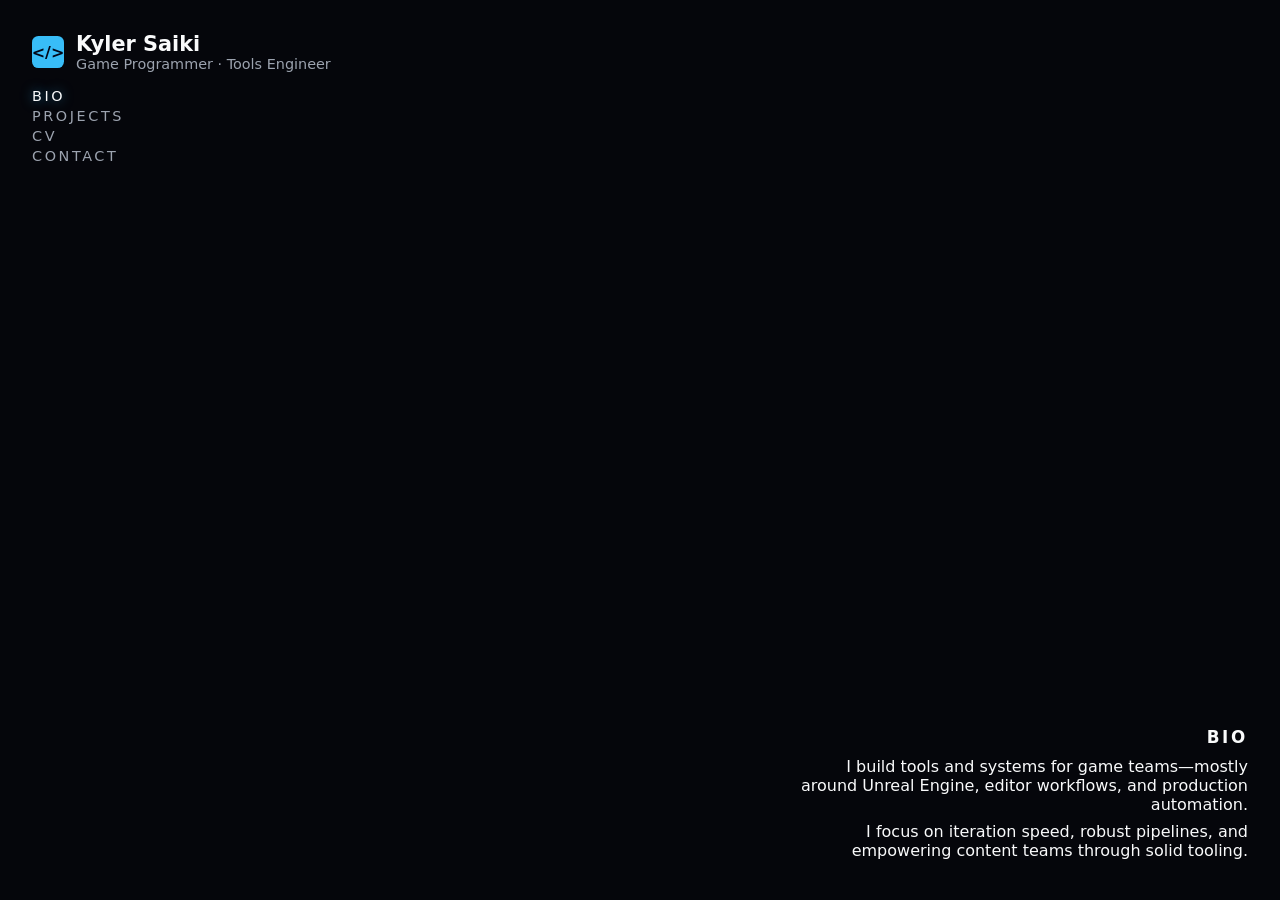
==== index.html @ b94d2d0d "Adding Backgrounds" ====
<!DOCTYPE html>
<html lang="en">
<head>
  <meta charset="UTF-8" />
  <meta name="viewport" content="width=device-width, initial-scale=1.0" />
  <title>Kyler Saiki — Game Programmer & Tools Engineer</title>
  <link rel="stylesheet" href="styles/main.css" />
</head>
<body>

  <!-- Background media -->
  <div class="bg-media">
    <video
      class="bg-media__video"
      src="media/background.mp4"
      autoplay
      muted
      loop
      playsinline
    ></video>
  </div>

  <!-- 🔥 Project-specific background overlay (NBA2K26, etc.) -->
  <div id="project-bg-overlay" class="project-bg-overlay"></div>


  <!-- Section radios -->
  <input type="radio" name="section" id="section-bio" checked hidden>
  <input type="radio" name="section" id="section-projects" hidden>
  <input type="radio" name="section" id="section-cv" hidden>
  <input type="radio" name="section" id="section-contact" hidden>

  <main class="layout">

    <!-- Top-left: Name + Nav -->
    <section class="corner corner--top-left animate-in">
      <div class="identity-block">
        <div class="identity-block__mark">&lt;/&gt;</div>
        <div class="identity-block__text">
          <h1 class="identity-block__name">Kyler Saiki</h1>
          <p class="identity-block__role">Game Programmer · Tools Engineer</p>
        </div>
      </div>

      <nav class="corner-nav">
        <label for="section-bio" class="nav-link">Bio</label>
        <label for="section-projects" class="nav-link">Projects</label>
        <label for="section-cv" class="nav-link">CV</label>
        <label for="section-contact" class="nav-link">Contact</label>
      </nav>
    </section>

    <!-- Global projects filter in top-right of screen -->
    <div class="projects-filter-root">
      <button id="skill-filter-toggle" class="skill-filter-toggle" type="button">
        Filter:
        <span id="skill-filter-label" class="skill-filter-label">All</span>
      </button>
      <div id="skill-filter-menu" class="skill-filter-menu"></div>
    </div>


    <!-- Bottom-right: Bio / Projects / CV / Contact -->
    <section class="corner corner--bottom-right animate-in animate-in--delay">

      <!-- BIO -->
      <article class="panel panel--bio">
        <h2 class="panel__title">Bio</h2>
        <p class="panel__body">
          I build tools and systems for game teams—mostly around Unreal Engine,
          editor workflows, and production automation.
        </p>
        <p class="panel__body">
          I focus on iteration speed, robust pipelines, and empowering content teams
          through solid tooling.
        </p>
      </article>

      <!-- PROJECTS (description only; filter is global top-right) -->
      <article class="panel panel--projects">
        <div id="project-detail" class="project-detail"></div>
      </article>

      <!-- CV -->
      <article class="panel panel--cv">
        <h2 class="panel__title">CV</h2>
        <p class="panel__body">
          Tools & Gameplay Programmer at 2K Games.
        </p>
        <p class="panel__body">
          Previously at Gearbox Software and Visual Concepts, focused on Unreal Engine,
          Slate tools, asset pipelines, and technical workflows.
        </p>
        <p class="panel__body">
          B.S. in Computer Science (Games) — USC.
        </p>
        <p class="panel__body">
          <a href="media/KylerSaiki_CV.pdf" target="_blank">Download full CV (PDF)</a>
        </p>
      </article>

      <!-- CONTACT -->
      <article class="panel panel--contact">
        <h2 class="panel__title">Contact</h2>
        <div class="contact-icons">

          <!-- Email -->
          <a href="mailto:kylersaiki@gmail.com" class="contact-icon" aria-label="Email">
            <svg viewBox="0 0 24 24">
              <rect x="3" y="5" width="18" height="14" rx="2"></rect>
              <path d="M4 7.5 12 13l8-5.5"></path>
            </svg>
          </a>

          <!-- GitHub -->
          <a href="https://github.com/your-github-here" class="contact-icon" target="_blank" aria-label="GitHub">
            <svg viewBox="0 0 24 24">
              <path d="M12 2C6.48 2 2 6.58 2 12.26c0 4.51 2.87 8.33 6.84 9.68.5.1.68-.22.68-.48 0-.24-.01-1.03-.01-1.88-2.48.55-3.01-1.09-3.01-1.09-.45-1.18-1.11-1.5-1.11-1.5-.9-.63.07-.62.07-.62 1 .07 1.53 1.06 1.53 1.06.89 1.56 2.34 1.11 2.91.85.09-.66.35-1.11.63-1.37-1.98-.23-4.06-1.02-4.06-4.54 0-1.01.35-1.84.93-2.49-.09-.23-.4-1.16.09-2.42 0 0 .75-.25 2.46.95a8.18 8.18 0 0 1 4.48 0c1.71-1.2 2.46-.95 2.46-.95.49 1.26.18 2.19.09 2.42.58.65.93 1.48.93 2.49 0 3.53-2.09 4.3-4.08 4.53.36.32.68.94.68 1.9 0 1.37-.01 2.48-.01 2.82 0 .26.18.58.69.48A10.04 10.04 0 0 0 22 12.26C22 6.58 17.52 2 12 2Z"></path>
            </svg>
          </a>

          <!-- LinkedIn -->
          <a href="https://www.linkedin.com/in/your-linkedin-here" class="contact-icon" target="_blank" aria-label="LinkedIn">
            <svg viewBox="0 0 24 24">
              <circle cx="4" cy="4" r="1.6"></circle>
              <rect x="3" y="7" width="2" height="13" rx="0.5"></rect>
              <path d="M9 10h2v1h.03c.3-.6 1.06-1.24 2.2-1.24C14.98 9.76 16 10.7 16 12.7V20h-2v-6.1c0-1.02-.35-1.7-1.24-1.7-.68 0-1.08.46-1.26.9-.07.16-.1.38-.1.6V20H9z"></path>
            </svg>
          </a>

        </div>
      </article>

    </section>

    <!-- Bottom-center: dots + hover-only thumbnail -->
    <section class="projects-nav">
      <div id="project-preview" class="project-preview"></div>
      <div id="project-dots" class="project-dots"></div>
    </section>

  </main>

  <script src="scripts/main.js"></script>
</body>
</html>
---- styles/main.css ----
@import url("base.css");
@import url("layout.css");
@import url("components.css");
@import url("sections.css");
@import url("effects.css");
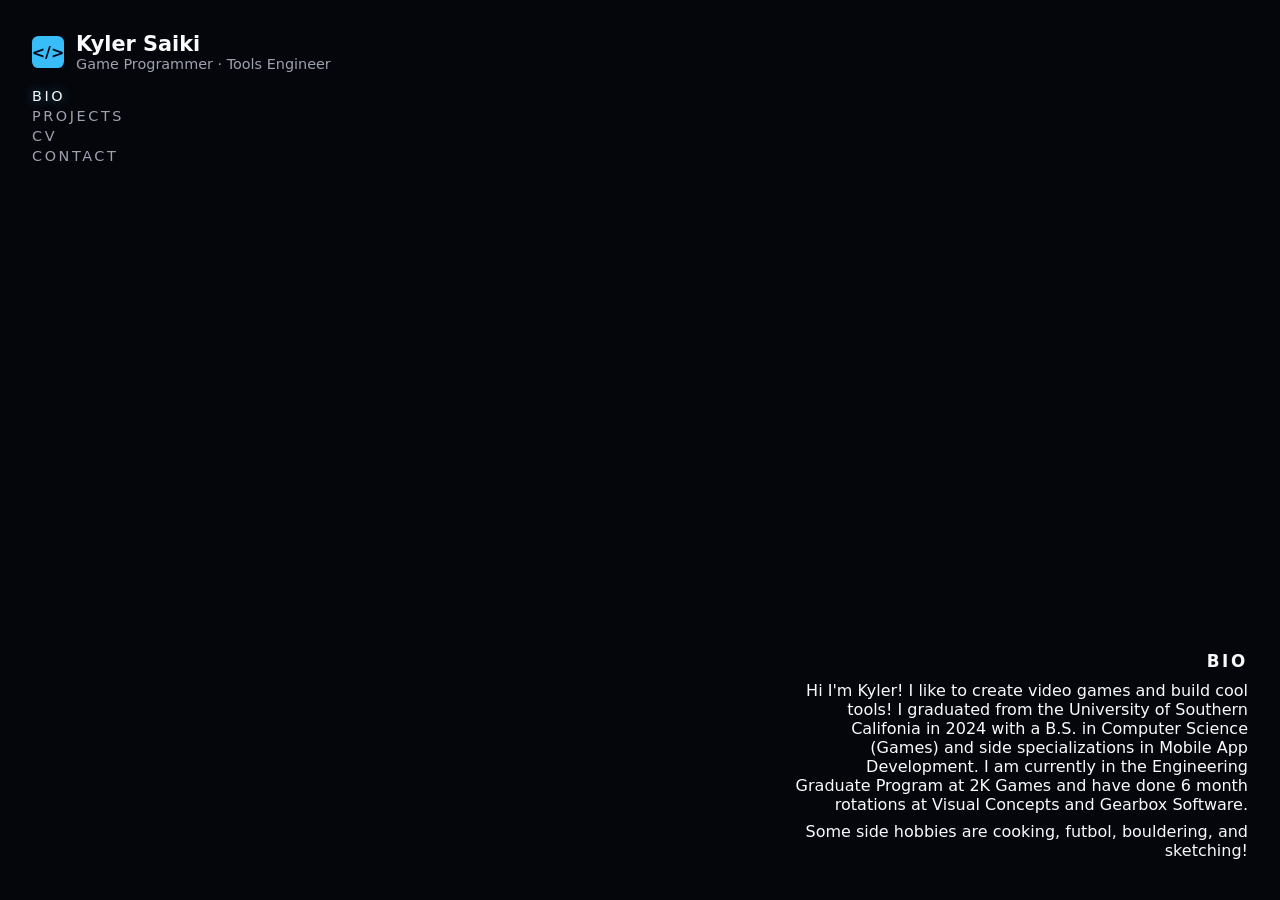
==== commit 17bb9067: "Custom Icons" ====
--- a/index.html
+++ b/index.html
@@ -3,7 +3,16 @@
 <head>
   <meta charset="UTF-8" />
   <meta name="viewport" content="width=device-width, initial-scale=1.0" />
-  <title>Kyler Saiki — Game Programmer & Tools Engineer</title>
+
+  <!-- Tab title -->
+  <title>Kyler Saiki's Portfolio</title>
+
+  <!-- Favicon / tab icon -->
+  <link rel="icon" type="image/png" sizes="32x32" href="media/favicon-32.png" />
+  <link rel="icon" type="image/png" sizes="16x16" href="media/favicon-16.png" />
+  <!-- Optional: high-res / Apple touch icon -->
+  <link rel="apple-touch-icon" href="media/favicon-180.png" />
+
   <link rel="stylesheet" href="styles/main.css" />
 </head>
 <body>
@@ -67,12 +76,13 @@
       <article class="panel panel--bio">
         <h2 class="panel__title">Bio</h2>
         <p class="panel__body">
-          I build tools and systems for game teams—mostly around Unreal Engine,
-          editor workflows, and production automation.
+          Hi I'm Kyler!
+          I like to create video games and build cool tools!
+          I graduated from the University of Southern Califonia in 2024 with a B.S. in Computer Science (Games) and side specializations in Mobile App Development.
+          I am currently in the Engineering Graduate Program at 2K Games and have done 6 month rotations at Visual Concepts and Gearbox Software.
         </p>
         <p class="panel__body">
-          I focus on iteration speed, robust pipelines, and empowering content teams
-          through solid tooling.
+          Some side hobbies are cooking, futbol, bouldering, and sketching!
         </p>
       </article>
 
@@ -83,21 +93,43 @@
 
       <!-- CV -->
       <article class="panel panel--cv">
-        <h2 class="panel__title">CV</h2>
-        <p class="panel__body">
-          Tools & Gameplay Programmer at 2K Games.
-        </p>
-        <p class="panel__body">
-          Previously at Gearbox Software and Visual Concepts, focused on Unreal Engine,
-          Slate tools, asset pipelines, and technical workflows.
-        </p>
-        <p class="panel__body">
-          B.S. in Computer Science (Games) — USC.
-        </p>
-        <p class="panel__body">
-          <a href="media/KylerSaiki_CV.pdf" target="_blank">Download full CV (PDF)</a>
-        </p>
+        <h2 class="panel__title">CV / Resume</h2>
+
+        <div class="cv-downloads">
+          <!-- CV icon -->
+          <button
+            type="button"
+            class="cv-download cv-download--cv"
+            data-file="media/KylerSaiki_CV.pdf"
+            aria-label="Download CV (PDF)"
+          >
+            <span class="cv-download__icon">
+              <svg viewBox="0 0 24 24" aria-hidden="true">
+                <rect x="5" y="3" width="14" height="18" rx="2"></rect>
+                <path d="M9 7h6M9 11h6M9 15h3"></path>
+              </svg>
+            </span>
+            <span class="cv-download__label">CV</span>
+          </button>
+
+          <!-- Resume icon -->
+          <button
+            type="button"
+            class="cv-download cv-download--resume"
+            data-file="media/KylerSaiki_Resume.pdf"
+            aria-label="Download Resume (PDF)"
+          >
+            <span class="cv-download__icon">
+              <svg viewBox="0 0 24 24" aria-hidden="true">
+                <rect x="4" y="3" width="16" height="18" rx="2"></rect>
+                <path d="M8 8h8M8 12h5M8 16h4"></path>
+              </svg>
+            </span>
+            <span class="cv-download__label">Resume</span>
+          </button>
+        </div>
       </article>
+
 
       <!-- CONTACT -->
       <article class="panel panel--contact">
@@ -113,14 +145,14 @@
           </a>
 
           <!-- GitHub -->
-          <a href="https://github.com/your-github-here" class="contact-icon" target="_blank" aria-label="GitHub">
+          <a href="https://github.com/kysaiki" class="contact-icon" target="_blank" aria-label="GitHub">
             <svg viewBox="0 0 24 24">
               <path d="M12 2C6.48 2 2 6.58 2 12.26c0 4.51 2.87 8.33 6.84 9.68.5.1.68-.22.68-.48 0-.24-.01-1.03-.01-1.88-2.48.55-3.01-1.09-3.01-1.09-.45-1.18-1.11-1.5-1.11-1.5-.9-.63.07-.62.07-.62 1 .07 1.53 1.06 1.53 1.06.89 1.56 2.34 1.11 2.91.85.09-.66.35-1.11.63-1.37-1.98-.23-4.06-1.02-4.06-4.54 0-1.01.35-1.84.93-2.49-.09-.23-.4-1.16.09-2.42 0 0 .75-.25 2.46.95a8.18 8.18 0 0 1 4.48 0c1.71-1.2 2.46-.95 2.46-.95.49 1.26.18 2.19.09 2.42.58.65.93 1.48.93 2.49 0 3.53-2.09 4.3-4.08 4.53.36.32.68.94.68 1.9 0 1.37-.01 2.48-.01 2.82 0 .26.18.58.69.48A10.04 10.04 0 0 0 22 12.26C22 6.58 17.52 2 12 2Z"></path>
             </svg>
           </a>
 
           <!-- LinkedIn -->
-          <a href="https://www.linkedin.com/in/your-linkedin-here" class="contact-icon" target="_blank" aria-label="LinkedIn">
+          <a href="https://www.linkedin.com/in/kyler-saiki/" class="contact-icon" target="_blank" aria-label="LinkedIn">
             <svg viewBox="0 0 24 24">
               <circle cx="4" cy="4" r="1.6"></circle>
               <rect x="3" y="7" width="2" height="13" rx="0.5"></rect>
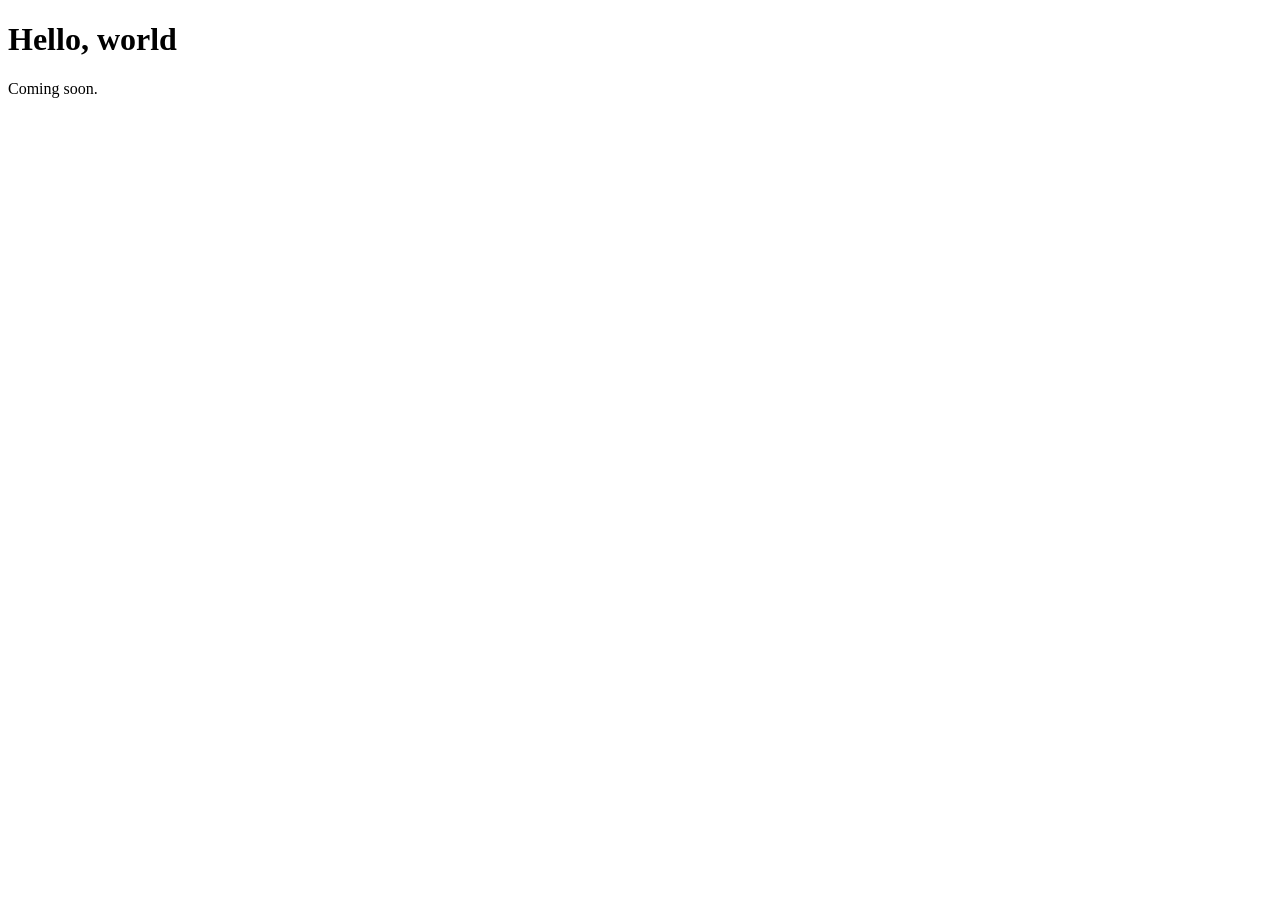
==== commit 202b4b11: "Initial commit: blank HTML page" ====
--- a/index.html
+++ b/index.html
@@ -3,176 +3,10 @@
 <head>
   <meta charset="UTF-8" />
   <meta name="viewport" content="width=device-width, initial-scale=1.0" />
-
-  <!-- Tab title -->
-  <title>Kyler Saiki's Portfolio</title>
-
-  <!-- Favicon / tab icon -->
-  <link rel="icon" type="image/png" sizes="32x32" href="media/favicon-32.png" />
-  <link rel="icon" type="image/png" sizes="16x16" href="media/favicon-16.png" />
-  <!-- Optional: high-res / Apple touch icon -->
-  <link rel="apple-touch-icon" href="media/favicon-180.png" />
-
-  <link rel="stylesheet" href="styles/main.css" />
+  <title>kysaiki</title>
 </head>
 <body>
-
-  <!-- Background media -->
-  <div class="bg-media">
-    <video
-      class="bg-media__video"
-      src="media/background.mp4"
-      autoplay
-      muted
-      loop
-      playsinline
-    ></video>
-  </div>
-
-  <!-- 🔥 Project-specific background overlay (NBA2K26, etc.) -->
-  <div id="project-bg-overlay" class="project-bg-overlay"></div>
-
-
-  <!-- Section radios -->
-  <input type="radio" name="section" id="section-bio" checked hidden>
-  <input type="radio" name="section" id="section-projects" hidden>
-  <input type="radio" name="section" id="section-cv" hidden>
-  <input type="radio" name="section" id="section-contact" hidden>
-
-  <main class="layout">
-
-    <!-- Top-left: Name + Nav -->
-    <section class="corner corner--top-left animate-in">
-      <div class="identity-block">
-        <div class="identity-block__mark">&lt;/&gt;</div>
-        <div class="identity-block__text">
-          <h1 class="identity-block__name">Kyler Saiki</h1>
-          <p class="identity-block__role">Game Programmer · Tools Engineer</p>
-        </div>
-      </div>
-
-      <nav class="corner-nav">
-        <label for="section-bio" class="nav-link">Bio</label>
-        <label for="section-projects" class="nav-link">Projects</label>
-        <label for="section-cv" class="nav-link">CV</label>
-        <label for="section-contact" class="nav-link">Contact</label>
-      </nav>
-    </section>
-
-    <!-- Global projects filter in top-right of screen -->
-    <div class="projects-filter-root">
-      <button id="skill-filter-toggle" class="skill-filter-toggle" type="button">
-        Filter:
-        <span id="skill-filter-label" class="skill-filter-label">All</span>
-      </button>
-      <div id="skill-filter-menu" class="skill-filter-menu"></div>
-    </div>
-
-
-    <!-- Bottom-right: Bio / Projects / CV / Contact -->
-    <section class="corner corner--bottom-right animate-in animate-in--delay">
-
-      <!-- BIO -->
-      <article class="panel panel--bio">
-        <h2 class="panel__title">Bio</h2>
-        <p class="panel__body">
-          Hi I'm Kyler!
-          I like to create video games and build cool tools!
-          I graduated from the University of Southern Califonia in 2024 with a B.S. in Computer Science (Games) and side specializations in Mobile App Development.
-          I am currently in the Engineering Graduate Program at 2K Games and have done 6 month rotations at Visual Concepts and Gearbox Software.
-        </p>
-        <p class="panel__body">
-          Some side hobbies are cooking, futbol, bouldering, and sketching!
-        </p>
-      </article>
-
-      <!-- PROJECTS (description only; filter is global top-right) -->
-      <article class="panel panel--projects">
-        <div id="project-detail" class="project-detail"></div>
-      </article>
-
-      <!-- CV -->
-      <article class="panel panel--cv">
-        <h2 class="panel__title">CV / Resume</h2>
-
-        <div class="cv-downloads">
-          <!-- CV icon -->
-          <button
-            type="button"
-            class="cv-download cv-download--cv"
-            data-file="media/KylerSaiki_CV.pdf"
-            aria-label="Download CV (PDF)"
-          >
-            <span class="cv-download__icon">
-              <svg viewBox="0 0 24 24" aria-hidden="true">
-                <rect x="5" y="3" width="14" height="18" rx="2"></rect>
-                <path d="M9 7h6M9 11h6M9 15h3"></path>
-              </svg>
-            </span>
-            <span class="cv-download__label">CV</span>
-          </button>
-
-          <!-- Resume icon -->
-          <button
-            type="button"
-            class="cv-download cv-download--resume"
-            data-file="media/KylerSaiki_Resume.pdf"
-            aria-label="Download Resume (PDF)"
-          >
-            <span class="cv-download__icon">
-              <svg viewBox="0 0 24 24" aria-hidden="true">
-                <rect x="4" y="3" width="16" height="18" rx="2"></rect>
-                <path d="M8 8h8M8 12h5M8 16h4"></path>
-              </svg>
-            </span>
-            <span class="cv-download__label">Resume</span>
-          </button>
-        </div>
-      </article>
-
-
-      <!-- CONTACT -->
-      <article class="panel panel--contact">
-        <h2 class="panel__title">Contact</h2>
-        <div class="contact-icons">
-
-          <!-- Email -->
-          <a href="mailto:kylersaiki@gmail.com" class="contact-icon" aria-label="Email">
-            <svg viewBox="0 0 24 24">
-              <rect x="3" y="5" width="18" height="14" rx="2"></rect>
-              <path d="M4 7.5 12 13l8-5.5"></path>
-            </svg>
-          </a>
-
-          <!-- GitHub -->
-          <a href="https://github.com/kysaiki" class="contact-icon" target="_blank" aria-label="GitHub">
-            <svg viewBox="0 0 24 24">
-              <path d="M12 2C6.48 2 2 6.58 2 12.26c0 4.51 2.87 8.33 6.84 9.68.5.1.68-.22.68-.48 0-.24-.01-1.03-.01-1.88-2.48.55-3.01-1.09-3.01-1.09-.45-1.18-1.11-1.5-1.11-1.5-.9-.63.07-.62.07-.62 1 .07 1.53 1.06 1.53 1.06.89 1.56 2.34 1.11 2.91.85.09-.66.35-1.11.63-1.37-1.98-.23-4.06-1.02-4.06-4.54 0-1.01.35-1.84.93-2.49-.09-.23-.4-1.16.09-2.42 0 0 .75-.25 2.46.95a8.18 8.18 0 0 1 4.48 0c1.71-1.2 2.46-.95 2.46-.95.49 1.26.18 2.19.09 2.42.58.65.93 1.48.93 2.49 0 3.53-2.09 4.3-4.08 4.53.36.32.68.94.68 1.9 0 1.37-.01 2.48-.01 2.82 0 .26.18.58.69.48A10.04 10.04 0 0 0 22 12.26C22 6.58 17.52 2 12 2Z"></path>
-            </svg>
-          </a>
-
-          <!-- LinkedIn -->
-          <a href="https://www.linkedin.com/in/kyler-saiki/" class="contact-icon" target="_blank" aria-label="LinkedIn">
-            <svg viewBox="0 0 24 24">
-              <circle cx="4" cy="4" r="1.6"></circle>
-              <rect x="3" y="7" width="2" height="13" rx="0.5"></rect>
-              <path d="M9 10h2v1h.03c.3-.6 1.06-1.24 2.2-1.24C14.98 9.76 16 10.7 16 12.7V20h-2v-6.1c0-1.02-.35-1.7-1.24-1.7-.68 0-1.08.46-1.26.9-.07.16-.1.38-.1.6V20H9z"></path>
-            </svg>
-          </a>
-
-        </div>
-      </article>
-
-    </section>
-
-    <!-- Bottom-center: dots + hover-only thumbnail -->
-    <section class="projects-nav">
-      <div id="project-preview" class="project-preview"></div>
-      <div id="project-dots" class="project-dots"></div>
-    </section>
-
-  </main>
-
-  <script src="scripts/main.js"></script>
+  <h1>Hello, world</h1>
+  <p>Coming soon.</p>
 </body>
 </html>
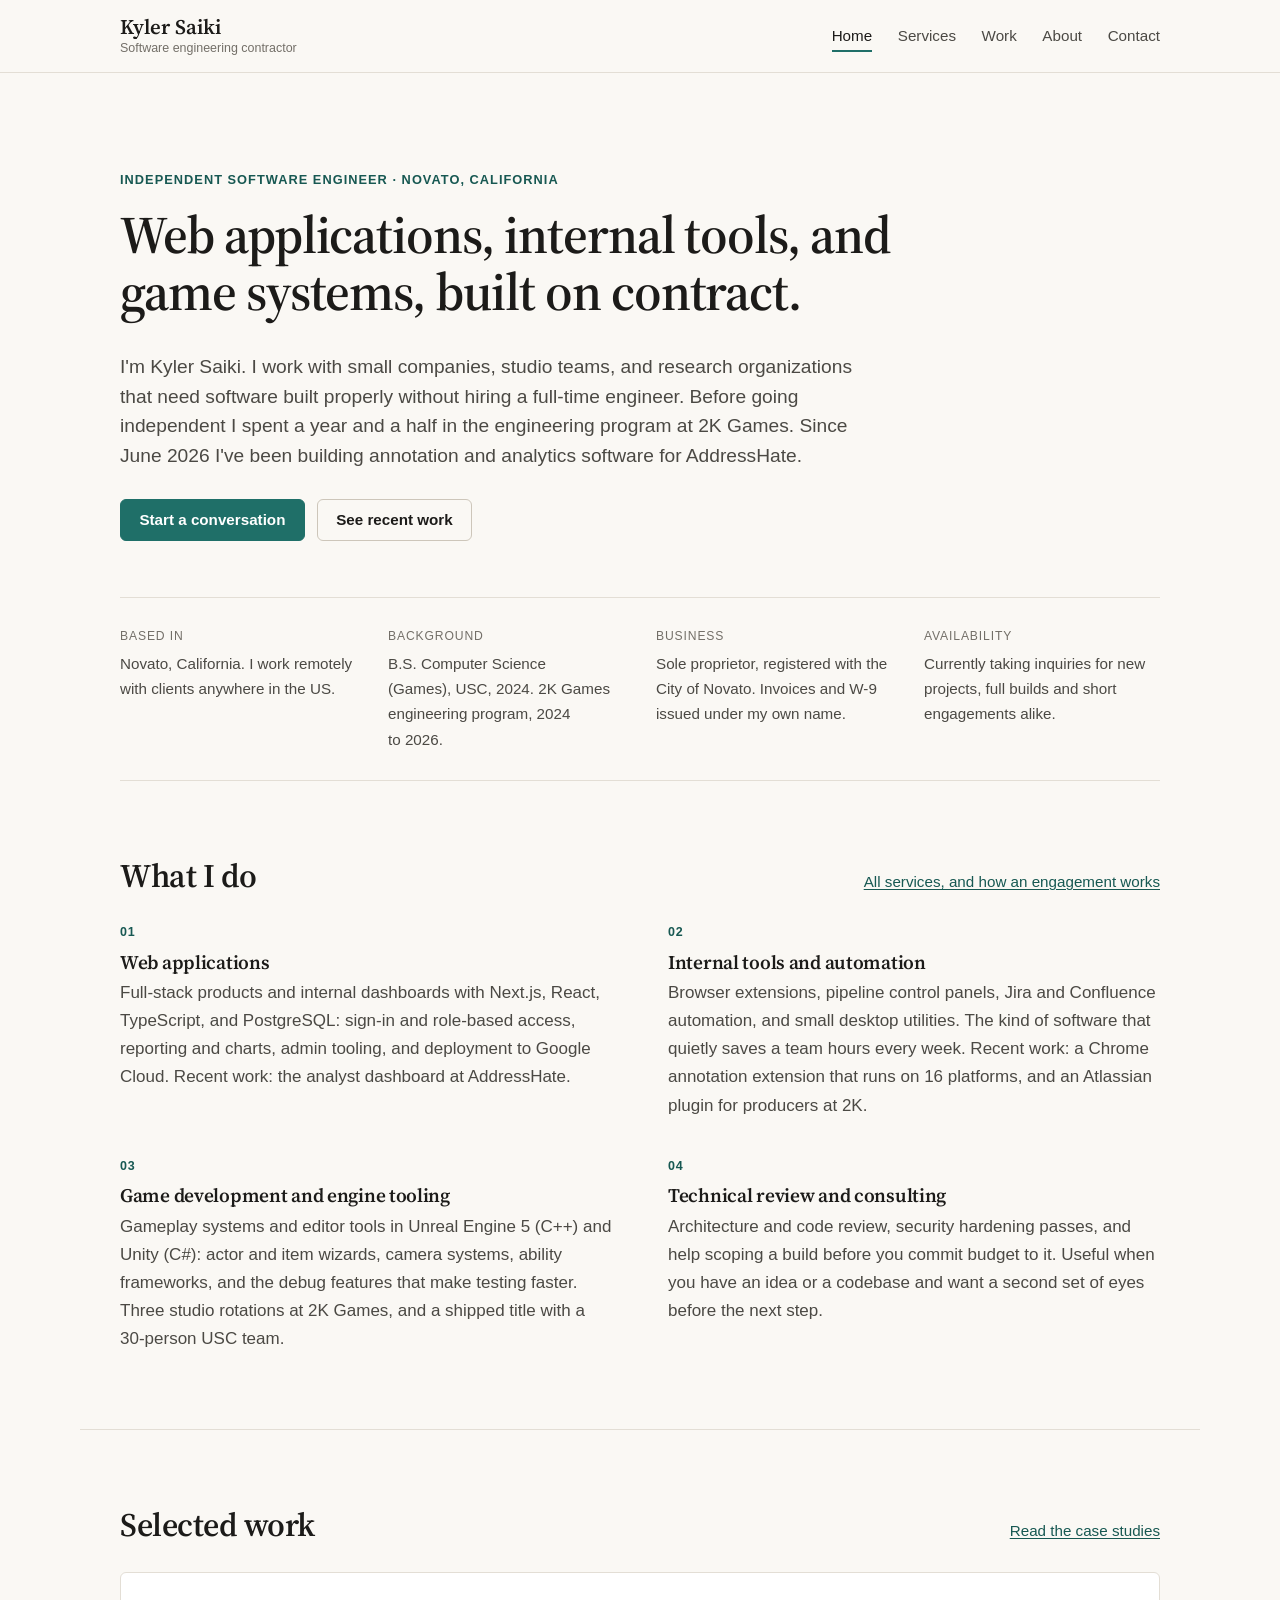
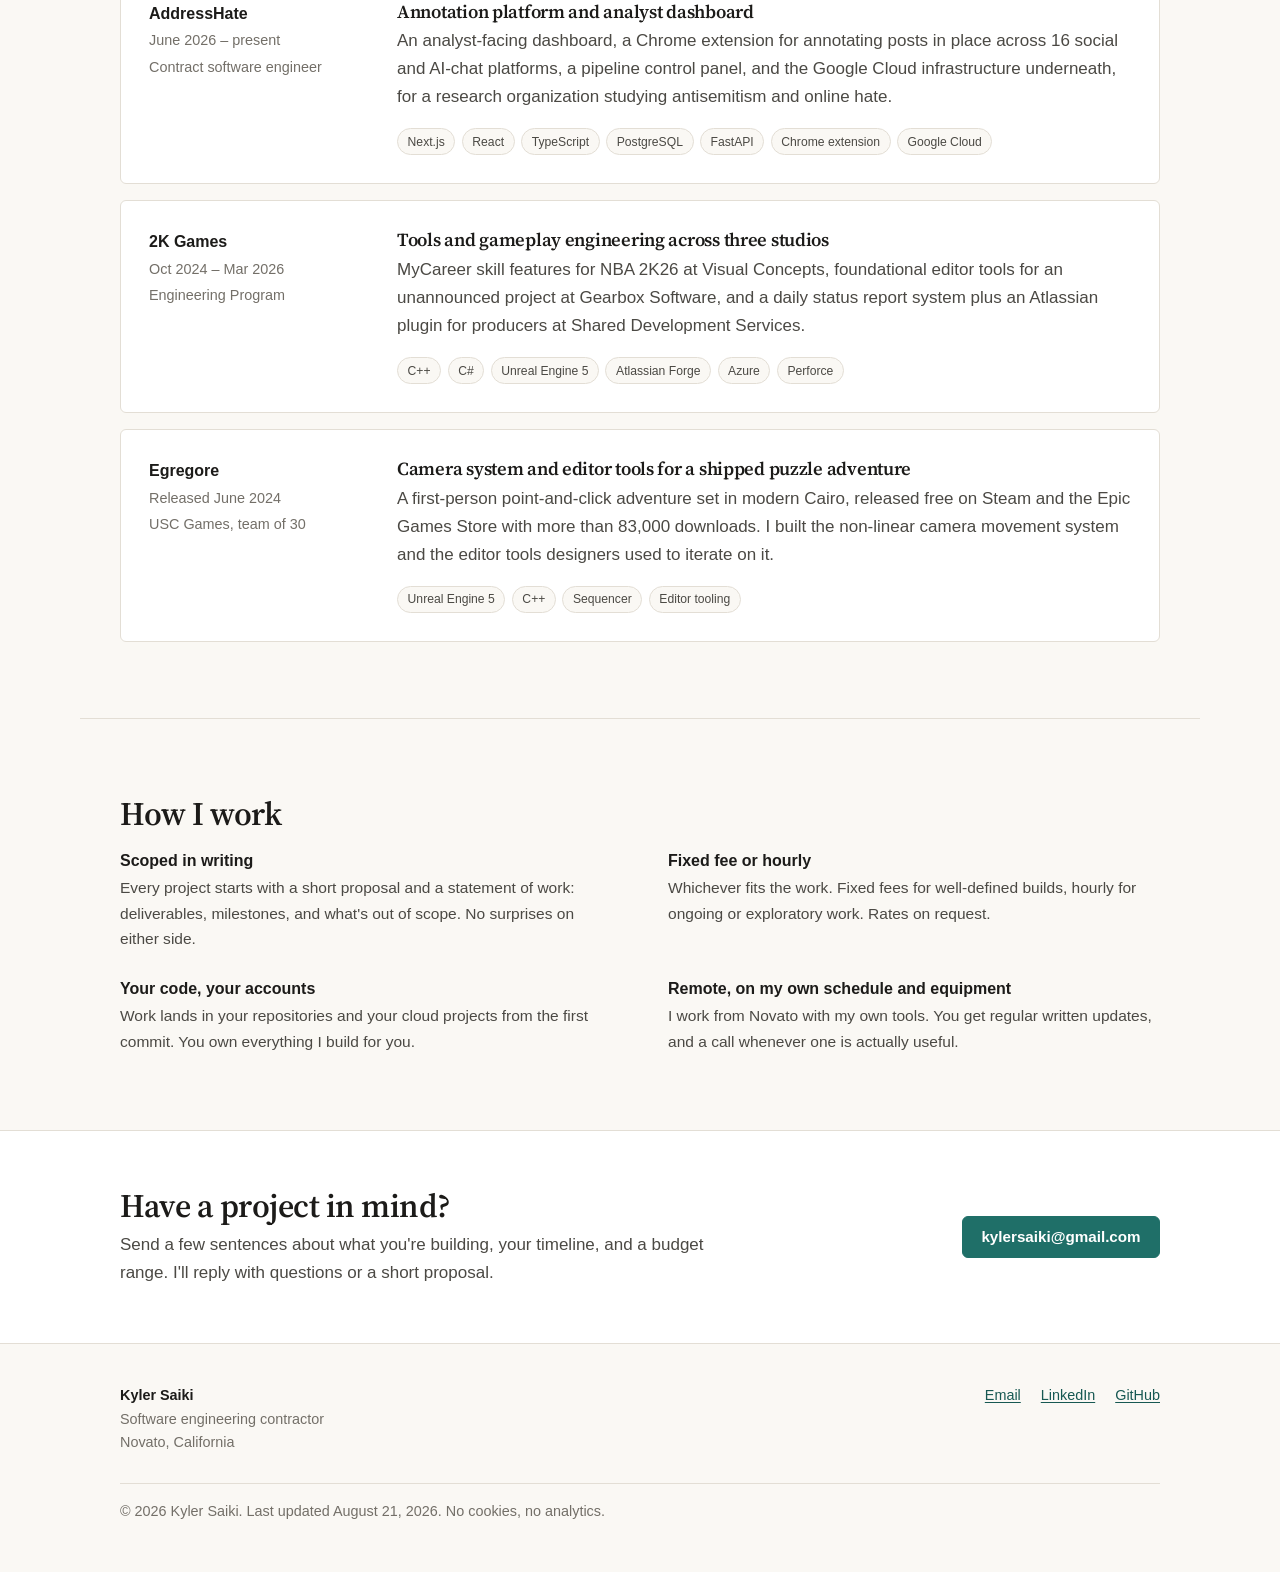
==== commit a9311249: "Rebuild site as contracting business website Replace the placeholder koi-pond portfolio with a plain" ====
--- a/index.html
+++ b/index.html
@@ -1,12 +1,245 @@
 <!DOCTYPE html>
 <html lang="en">
 <head>
-  <meta charset="UTF-8" />
-  <meta name="viewport" content="width=device-width, initial-scale=1.0" />
-  <title>kysaiki</title>
+<meta charset="utf-8">
+<meta name="viewport" content="width=device-width, initial-scale=1">
+<meta name="color-scheme" content="light">
+<meta name="theme-color" content="#faf8f4">
+<title>Kyler Saiki – Software Engineering Contractor, Novato, CA</title>
+<meta name="description" content="Independent software engineer in Novato, California. Web applications, internal tools, and game development for small teams, studios, and research organizations. Available for contract work.">
+<link rel="canonical" href="https://kysaiki.github.io/">
+<meta property="og:type" content="website">
+<meta property="og:site_name" content="Kyler Saiki">
+<meta property="og:title" content="Kyler Saiki – Software Engineering Contractor">
+<meta property="og:description" content="Web applications, internal tools, and game systems, built on contract from Novato, California.">
+<meta property="og:url" content="https://kysaiki.github.io/">
+<meta property="og:image" content="https://kysaiki.github.io/assets/img/og-image.png">
+<meta property="og:image:alt" content="Kyler Saiki, software engineering contractor, Novato, California">
+<meta property="og:image:width" content="1200">
+<meta property="og:image:height" content="630">
+<meta name="twitter:card" content="summary_large_image">
+<link rel="icon" href="/assets/img/favicon.svg" type="image/svg+xml">
+<link rel="icon" href="/assets/img/favicon-32.png" sizes="32x32" type="image/png">
+<link rel="apple-touch-icon" href="/assets/img/apple-touch-icon.png">
+<link rel="preconnect" href="https://fonts.googleapis.com">
+<link rel="preconnect" href="https://fonts.gstatic.com" crossorigin>
+<link rel="stylesheet" href="https://fonts.googleapis.com/css2?family=Source+Serif+4:opsz,wght@8..60,400;8..60,600&amp;display=swap">
+<link rel="stylesheet" href="/assets/css/site.css">
+<script type="application/ld+json">
+{
+  "@context": "https://schema.org",
+  "@graph": [
+    {
+      "@type": "Person",
+      "@id": "https://kysaiki.github.io/#person",
+      "name": "Kyler Saiki",
+      "url": "https://kysaiki.github.io/",
+      "image": "https://kysaiki.github.io/assets/img/kyler-saiki.jpg",
+      "jobTitle": "Independent Software Engineer",
+      "email": "mailto:kylersaiki@gmail.com",
+      "address": { "@type": "PostalAddress", "addressLocality": "Novato", "addressRegion": "CA", "addressCountry": "US" },
+      "alumniOf": { "@type": "CollegeOrUniversity", "name": "University of Southern California" },
+      "sameAs": [ "https://www.linkedin.com/in/kyler-saiki/", "https://github.com/kysaiki" ],
+      "knowsAbout": [ "Web application development", "Internal tools and automation", "Unreal Engine 5", "Unity", "TypeScript", "Python", "C++", "Google Cloud" ]
+    },
+    {
+      "@type": "ProfessionalService",
+      "@id": "https://kysaiki.github.io/#business",
+      "name": "Kyler Saiki, Software Engineering Contractor",
+      "url": "https://kysaiki.github.io/",
+      "founder": { "@id": "https://kysaiki.github.io/#person" },
+      "foundingDate": "2026-06",
+      "email": "kylersaiki@gmail.com",
+      "address": { "@type": "PostalAddress", "addressLocality": "Novato", "addressRegion": "CA", "addressCountry": "US" },
+      "areaServed": "US",
+      "description": "Independent software engineering services: web applications, internal tools and automation, game development and engine tooling, and technical review."
+    },
+    {
+      "@type": "WebSite",
+      "url": "https://kysaiki.github.io/",
+      "name": "Kyler Saiki",
+      "publisher": { "@id": "https://kysaiki.github.io/#person" }
+    }
+  ]
+}
+</script>
 </head>
 <body>
-  <h1>Hello, world</h1>
-  <p>Coming soon.</p>
+<a class="skip-link" href="#main">Skip to content</a>
+<header class="site-header">
+  <div class="container header-inner">
+    <a class="brand" href="/">Kyler Saiki<small>Software engineering contractor</small></a>
+    <button class="nav-toggle" type="button" aria-expanded="false" aria-controls="site-nav">Menu</button>
+    <nav id="site-nav" class="site-nav" aria-label="Main">
+      <ul>
+        <li><a href="/" aria-current="page">Home</a></li>
+        <li><a href="/services/">Services</a></li>
+        <li><a href="/work/">Work</a></li>
+        <li><a href="/about/">About</a></li>
+        <li><a href="/contact/">Contact</a></li>
+      </ul>
+    </nav>
+  </div>
+</header>
+
+<main id="main">
+
+  <section class="container hero">
+    <p class="eyebrow">Independent software engineer · Novato, California</p>
+    <h1>Web applications, internal tools, and game systems, built on contract.</h1>
+    <p class="lead">I'm Kyler Saiki. I work with small companies, studio teams, and research organizations that need software built properly without hiring a full-time engineer. Before going independent I spent a year and a half in the engineering program at 2K Games. Since June 2026 I've been building annotation and analytics software for AddressHate.</p>
+    <div class="actions">
+      <a class="btn btn-primary" href="/contact/">Start a conversation</a>
+      <a class="btn btn-secondary" href="/work/">See recent work</a>
+    </div>
+  </section>
+
+  <div class="container">
+    <dl class="facts">
+      <div>
+        <dt>Based in</dt>
+        <dd>Novato, California. I work remotely with clients anywhere in the US.</dd>
+      </div>
+      <div>
+        <dt>Background</dt>
+        <dd>B.S. Computer Science (Games), USC, 2024. 2K Games engineering program, 2024 to 2026.</dd>
+      </div>
+      <div>
+        <dt>Business</dt>
+        <dd>Sole proprietor, registered with the City of Novato. Invoices and W-9 issued under my own name.</dd>
+      </div>
+      <div>
+        <dt>Availability</dt>
+        <dd>Currently taking inquiries for new projects, full builds and short engagements alike.</dd>
+      </div>
+    </dl>
+  </div>
+
+  <section class="container section">
+    <div class="section-head">
+      <h2>What I do</h2>
+      <a href="/services/">All services, and how an engagement works</a>
+    </div>
+    <div class="services-grid">
+      <div class="service">
+        <span class="num">01</span>
+        <h3>Web applications</h3>
+        <p>Full-stack products and internal dashboards with Next.js, React, TypeScript, and PostgreSQL: sign-in and role-based access, reporting and charts, admin tooling, and deployment to Google Cloud. Recent work: the analyst dashboard at AddressHate.</p>
+      </div>
+      <div class="service">
+        <span class="num">02</span>
+        <h3>Internal tools and automation</h3>
+        <p>Browser extensions, pipeline control panels, Jira and Confluence automation, and small desktop utilities. The kind of software that quietly saves a team hours every week. Recent work: a Chrome annotation extension that runs on 16 platforms, and an Atlassian plugin for producers at 2K.</p>
+      </div>
+      <div class="service">
+        <span class="num">03</span>
+        <h3>Game development and engine tooling</h3>
+        <p>Gameplay systems and editor tools in Unreal Engine 5 (C++) and Unity (C#): actor and item wizards, camera systems, ability frameworks, and the debug features that make testing faster. Three studio rotations at 2K Games, and a shipped title with a 30-person USC team.</p>
+      </div>
+      <div class="service">
+        <span class="num">04</span>
+        <h3>Technical review and consulting</h3>
+        <p>Architecture and code review, security hardening passes, and help scoping a build before you commit budget to it. Useful when you have an idea or a codebase and want a second set of eyes before the next step.</p>
+      </div>
+    </div>
+  </section>
+
+  <section class="container section section-rule">
+    <div class="section-head">
+      <h2>Selected work</h2>
+      <a href="/work/">Read the case studies</a>
+    </div>
+    <ol class="work-list">
+      <li class="work-item">
+        <div class="work-meta">
+          <span class="org">AddressHate</span>
+          <span>June 2026 – present</span>
+          <span>Contract software engineer</span>
+        </div>
+        <div>
+          <h3><a href="/work/#addresshate">Annotation platform and analyst dashboard</a></h3>
+          <p>An analyst-facing dashboard, a Chrome extension for annotating posts in place across 16 social and AI-chat platforms, a pipeline control panel, and the Google Cloud infrastructure underneath, for a research organization studying antisemitism and online hate.</p>
+          <ul class="tags">
+            <li>Next.js</li><li>React</li><li>TypeScript</li><li>PostgreSQL</li><li>FastAPI</li><li>Chrome extension</li><li>Google Cloud</li>
+          </ul>
+        </div>
+      </li>
+      <li class="work-item">
+        <div class="work-meta">
+          <span class="org">2K Games</span>
+          <span>Oct 2024 – Mar 2026</span>
+          <span>Engineering Program</span>
+        </div>
+        <div>
+          <h3><a href="/work/#2k-games">Tools and gameplay engineering across three studios</a></h3>
+          <p>MyCareer skill features for NBA 2K26 at Visual Concepts, foundational editor tools for an unannounced project at Gearbox Software, and a daily status report system plus an Atlassian plugin for producers at Shared Development Services.</p>
+          <ul class="tags">
+            <li>C++</li><li>C#</li><li>Unreal Engine 5</li><li>Atlassian Forge</li><li>Azure</li><li>Perforce</li>
+          </ul>
+        </div>
+      </li>
+      <li class="work-item">
+        <div class="work-meta">
+          <span class="org">Egregore</span>
+          <span>Released June 2024</span>
+          <span>USC Games, team of 30</span>
+        </div>
+        <div>
+          <h3><a href="/work/#egregore">Camera system and editor tools for a shipped puzzle adventure</a></h3>
+          <p>A first-person point-and-click adventure set in modern Cairo, released free on Steam and the Epic Games Store with more than 83,000 downloads. I built the non-linear camera movement system and the editor tools designers used to iterate on it.</p>
+          <ul class="tags">
+            <li>Unreal Engine 5</li><li>C++</li><li>Sequencer</li><li>Editor tooling</li>
+          </ul>
+        </div>
+      </li>
+    </ol>
+  </section>
+
+  <section class="container section section-rule">
+    <h2>How I work</h2>
+    <div class="how-grid">
+      <div>
+        <h3>Scoped in writing</h3>
+        <p>Every project starts with a short proposal and a statement of work: deliverables, milestones, and what's out of scope. No surprises on either side.</p>
+      </div>
+      <div>
+        <h3>Fixed fee or hourly</h3>
+        <p>Whichever fits the work. Fixed fees for well-defined builds, hourly for ongoing or exploratory work. Rates on request.</p>
+      </div>
+      <div>
+        <h3>Your code, your accounts</h3>
+        <p>Work lands in your repositories and your cloud projects from the first commit. You own everything I build for you.</p>
+      </div>
+      <div>
+        <h3>Remote, on my own schedule and equipment</h3>
+        <p>I work from Novato with my own tools. You get regular written updates, and a call whenever one is actually useful.</p>
+      </div>
+    </div>
+  </section>
+
+</main>
+
+<section class="cta-band">
+  <div class="container cta-inner">
+    <div>
+      <h2>Have a project in mind?</h2>
+      <p>Send a few sentences about what you're building, your timeline, and a budget range. I'll reply with questions or a short proposal.</p>
+    </div>
+    <a class="btn btn-primary" href="mailto:kylersaiki@gmail.com?subject=Project%20inquiry">kylersaiki@gmail.com</a>
+  </div>
+</section>
+
+<footer class="site-footer">
+  <div class="container footer-grid">
+    <div><strong>Kyler Saiki</strong><br>Software engineering contractor<br>Novato, California</div>
+    <ul class="footer-links">
+      <li><a href="mailto:kylersaiki@gmail.com">Email</a></li>
+      <li><a href="https://www.linkedin.com/in/kyler-saiki/" rel="noopener">LinkedIn</a></li>
+      <li><a href="https://github.com/kysaiki" rel="noopener">GitHub</a></li>
+    </ul>
+    <div class="footer-note">&copy; 2026 Kyler Saiki. Last updated August 21, 2026. No cookies, no analytics.</div>
+  </div>
+</footer>
+<script src="/assets/js/site.js" defer></script>
 </body>
 </html>
--- a/assets/css/site.css
+++ b/assets/css/site.css
@@ -0,0 +1,265 @@
+/* kysaiki.github.io — site styles */
+
+:root {
+  --bg: #faf8f4;
+  --surface: #ffffff;
+  --ink: #1c1b19;
+  --ink-2: #4b4944;
+  --ink-3: #736f68;
+  --line: #e3ded5;
+  --line-strong: #cdc6ba;
+  --accent: #1f6f68;
+  --accent-ink: #175852;
+  --accent-soft: #e7f0ee;
+  --serif: "Source Serif 4", Georgia, "Times New Roman", serif;
+  --sans: -apple-system, BlinkMacSystemFont, "Segoe UI", Roboto, "Helvetica Neue", Arial, sans-serif;
+  --radius: 6px;
+  --container: 70rem;
+  --gutter: clamp(1.25rem, 4vw, 2.5rem);
+}
+
+*, *::before, *::after { box-sizing: border-box; }
+html { -webkit-text-size-adjust: 100%; }
+body {
+  margin: 0;
+  background: var(--bg);
+  color: var(--ink);
+  font-family: var(--sans);
+  font-size: 1.0625rem;
+  line-height: 1.65;
+  -webkit-font-smoothing: antialiased;
+}
+img, svg { max-width: 100%; height: auto; display: block; }
+h1, h2, h3, h4 {
+  font-family: var(--serif);
+  font-weight: 600;
+  line-height: 1.15;
+  letter-spacing: -0.015em;
+  margin: 0 0 0.6em;
+  color: var(--ink);
+  overflow-wrap: break-word;
+}
+h1 { font-size: clamp(2.1rem, 4.6vw, 3.3rem); letter-spacing: -0.02em; line-height: 1.08; }
+h2 { font-size: clamp(1.55rem, 2.8vw, 2.05rem); }
+h3 { font-size: 1.2rem; }
+p { margin: 0 0 1em; }
+p:last-child { margin-bottom: 0; }
+a { color: var(--accent-ink); text-decoration-thickness: 1px; text-underline-offset: 0.16em; }
+a:hover { color: var(--ink); }
+ul, ol { padding-left: 1.25rem; }
+:focus-visible { outline: 2px solid var(--accent); outline-offset: 3px; }
+
+.container { width: 100%; max-width: var(--container); margin-inline: auto; padding-inline: var(--gutter); }
+.prose { max-width: 42em; }
+.prose p { color: var(--ink-2); }
+.muted { color: var(--ink-3); }
+.small { font-size: 0.9rem; }
+
+.skip-link {
+  position: absolute; left: 1rem; top: -4rem;
+  background: var(--ink); color: #fff; padding: 0.5rem 0.75rem;
+  border-radius: var(--radius); z-index: 100; text-decoration: none;
+}
+.skip-link:focus { top: 1rem; }
+
+/* Header and navigation */
+.site-header { border-bottom: 1px solid var(--line); background: var(--bg); position: relative; z-index: 20; }
+.header-inner { display: flex; align-items: center; justify-content: space-between; gap: 1rem; min-height: 4.5rem; }
+.brand { text-decoration: none; color: var(--ink); font-family: var(--serif); font-weight: 600; font-size: 1.3rem; line-height: 1.1; }
+.brand:hover { color: var(--ink); }
+.brand small { display: block; font-family: var(--sans); font-weight: 400; font-size: 0.78rem; color: var(--ink-3); margin-top: 0.2rem; }
+.site-nav ul { list-style: none; margin: 0; padding: 0; display: flex; gap: 1.6rem; }
+.site-nav a { text-decoration: none; color: var(--ink-2); font-size: 0.95rem; padding: 0.35rem 0; border-bottom: 2px solid transparent; white-space: nowrap; }
+.site-nav a:hover { color: var(--ink); }
+.site-nav a[aria-current="page"] { color: var(--ink); border-bottom-color: var(--accent); }
+.nav-toggle {
+  display: none; appearance: none; background: none;
+  border: 1px solid var(--line-strong); border-radius: var(--radius);
+  padding: 0.45rem 0.85rem; font: inherit; font-size: 0.9rem; color: var(--ink); cursor: pointer;
+}
+.nav-toggle:hover { border-color: var(--ink); }
+@media (max-width: 47.99rem) {
+  .nav-toggle { display: inline-block; }
+  .site-nav {
+    display: none; position: absolute; left: 0; right: 0; top: 100%;
+    background: var(--bg); border-bottom: 1px solid var(--line);
+    padding: 0.25rem 0 0.75rem; box-shadow: 0 14px 28px -18px rgba(0, 0, 0, 0.3);
+  }
+  .site-nav.is-open { display: block; }
+  .site-nav ul { flex-direction: column; gap: 0; padding-inline: var(--gutter); }
+  .site-nav a { display: block; padding: 0.8rem 0; border-bottom: 1px solid var(--line); font-size: 1.05rem; }
+  .site-nav li:last-child a { border-bottom-color: transparent; }
+  .site-nav a[aria-current="page"] { border-bottom-color: var(--line); color: var(--accent-ink); font-weight: 600; }
+}
+
+/* Buttons */
+.btn {
+  display: inline-block; padding: 0.7rem 1.15rem; border-radius: var(--radius);
+  text-decoration: none; font-weight: 600; font-size: 0.95rem; line-height: 1.2;
+  border: 1px solid transparent; transition: background-color 120ms ease, border-color 120ms ease;
+}
+.btn-primary { background: var(--accent); color: #fff; border-color: var(--accent); }
+.btn-primary:hover { background: var(--accent-ink); border-color: var(--accent-ink); color: #fff; }
+.btn-secondary { background: transparent; color: var(--ink); border-color: var(--line-strong); }
+.btn-secondary:hover { border-color: var(--ink); color: var(--ink); }
+.actions { display: flex; flex-wrap: wrap; gap: 0.75rem; margin-top: 1.75rem; }
+
+/* Hero blocks */
+.hero { padding-block: clamp(3rem, 8vw, 6rem) clamp(2rem, 5vw, 3.5rem); }
+.hero h1 { max-width: 17em; }
+.eyebrow { margin: 0 0 1rem; font-size: 0.8rem; font-weight: 600; letter-spacing: 0.08em; text-transform: uppercase; color: var(--accent-ink); }
+.lead { font-size: clamp(1.1rem, 1.5vw, 1.28rem); color: var(--ink-2); max-width: 40em; }
+.page-hero { padding-block: clamp(2.5rem, 6vw, 4.5rem) clamp(1.5rem, 3vw, 2.5rem); }
+.page-hero h1 { font-size: clamp(2rem, 4vw, 2.9rem); }
+
+/* Facts strip */
+.facts {
+  display: grid; grid-template-columns: repeat(auto-fit, minmax(min(100%, 13rem), 1fr));
+  gap: 1.25rem 2rem; margin: 0; padding: 1.75rem 0;
+  border-top: 1px solid var(--line); border-bottom: 1px solid var(--line);
+}
+.facts div { min-width: 0; }
+.facts dt { font-size: 0.76rem; text-transform: uppercase; letter-spacing: 0.07em; color: var(--ink-3); margin-bottom: 0.3rem; }
+.facts dd { margin: 0; font-size: 0.95rem; color: var(--ink-2); }
+
+/* Sections */
+.section { padding-block: clamp(2.75rem, 6vw, 4.75rem); }
+.section-rule { border-top: 1px solid var(--line); }
+.section-head { display: flex; flex-wrap: wrap; align-items: baseline; justify-content: space-between; gap: 0.5rem 1.5rem; margin-bottom: 1.75rem; }
+.section-head h2 { margin: 0; }
+.section-head a { font-size: 0.95rem; }
+
+/* Services overview */
+.services-grid { display: grid; gap: 2.25rem 3.5rem; grid-template-columns: repeat(auto-fit, minmax(min(100%, 22rem), 1fr)); }
+.service .num { display: block; font-variant-numeric: tabular-nums; font-size: 0.78rem; color: var(--accent-ink); font-weight: 600; letter-spacing: 0.06em; margin-bottom: 0.5rem; }
+.service h3 { margin-bottom: 0.4rem; }
+.service p { color: var(--ink-2); }
+
+/* Work list (home) */
+.work-list { list-style: none; margin: 0; padding: 0; display: grid; gap: 1rem; }
+.work-item { display: grid; gap: 0.75rem 2.5rem; padding: 1.5rem; background: var(--surface); border: 1px solid var(--line); border-radius: var(--radius); }
+@media (min-width: 48rem) { .work-item { grid-template-columns: 13rem minmax(0, 1fr); padding: 1.75rem; } }
+.work-meta { display: flex; flex-direction: column; gap: 0.15rem; font-size: 0.9rem; color: var(--ink-3); }
+.work-meta .org { font-weight: 600; color: var(--ink); font-size: 1rem; }
+.work-item h3 { margin-bottom: 0.35rem; font-size: 1.15rem; }
+.work-item h3 a { text-decoration: none; color: var(--ink); }
+.work-item h3 a:hover { text-decoration: underline; }
+.work-item p { color: var(--ink-2); }
+.tags { list-style: none; display: flex; flex-wrap: wrap; gap: 0.4rem; padding: 0; margin: 0.9rem 0 0; }
+.tags li { font-size: 0.76rem; color: var(--ink-2); background: var(--bg); border: 1px solid var(--line); border-radius: 999px; padding: 0.15rem 0.6rem; }
+
+/* How I work */
+.how-grid { display: grid; gap: 1.75rem 3.5rem; grid-template-columns: repeat(auto-fit, minmax(min(100%, 22rem), 1fr)); }
+.how-grid h3 { font-family: var(--sans); font-size: 1rem; font-weight: 600; margin-bottom: 0.3rem; letter-spacing: 0; }
+.how-grid p { color: var(--ink-2); font-size: 0.97rem; }
+
+/* Call to action */
+.cta-band { background: var(--surface); border-top: 1px solid var(--line); border-bottom: 1px solid var(--line); padding-block: clamp(2.5rem, 5vw, 3.5rem); }
+.cta-inner { display: flex; flex-wrap: wrap; align-items: center; justify-content: space-between; gap: 1.5rem 3rem; }
+.cta-inner h2 { margin-bottom: 0.35rem; }
+.cta-inner p { color: var(--ink-2); max-width: 36em; }
+.cta-inner .btn { overflow-wrap: anywhere; }
+
+/* Footer */
+.site-footer { padding-block: 2.5rem 3rem; color: var(--ink-3); font-size: 0.9rem; }
+.footer-grid { display: flex; flex-wrap: wrap; justify-content: space-between; gap: 1.25rem 2rem; align-items: flex-start; }
+.footer-grid strong { color: var(--ink); }
+.footer-links { list-style: none; margin: 0; padding: 0; display: flex; gap: 1.25rem; flex-wrap: wrap; }
+.footer-note { flex-basis: 100%; border-top: 1px solid var(--line); padding-top: 1rem; margin-top: 0.5rem; }
+
+/* Services page */
+.service-detail { display: grid; gap: 1.5rem 3rem; padding-block: clamp(2rem, 4vw, 3rem); border-bottom: 1px solid var(--line); scroll-margin-top: 1rem; }
+.service-detail:last-of-type { border-bottom: 0; }
+@media (min-width: 56rem) { .service-detail { grid-template-columns: minmax(0, 1.4fr) minmax(0, 1fr); } }
+.service-detail h2 { margin-bottom: 0.5rem; }
+.service-detail p { color: var(--ink-2); }
+.service-detail h3 { font-family: var(--sans); font-size: 0.78rem; text-transform: uppercase; letter-spacing: 0.07em; color: var(--ink-3); font-weight: 600; margin: 0 0 0.5rem; }
+.service-detail ul { margin: 0 0 1.25rem; padding-left: 1.1rem; color: var(--ink-2); font-size: 0.97rem; }
+.service-detail ul:last-child { margin-bottom: 0; }
+.service-detail li { margin-bottom: 0.35rem; }
+.service-detail li::marker { color: var(--accent); }
+
+.steps { list-style: none; counter-reset: step; margin: 0; padding: 0; display: grid; gap: 1.75rem 3.5rem; grid-template-columns: repeat(auto-fit, minmax(min(100%, 22rem), 1fr)); }
+.steps li { counter-increment: step; padding-top: 0.9rem; border-top: 2px solid var(--line); }
+.steps li::before { content: counter(step, decimal-leading-zero); display: block; font-size: 0.78rem; color: var(--accent-ink); font-weight: 600; letter-spacing: 0.06em; margin-bottom: 0.5rem; }
+.steps h3 { font-family: var(--sans); font-size: 1rem; font-weight: 600; margin-bottom: 0.3rem; letter-spacing: 0; }
+.steps p { color: var(--ink-2); font-size: 0.95rem; }
+
+/* Work page */
+.case { padding-block: clamp(2.5rem, 5vw, 4rem); border-bottom: 1px solid var(--line); scroll-margin-top: 1rem; }
+.case:last-of-type { border-bottom: 0; }
+.case-grid { display: grid; gap: 2rem 3rem; }
+@media (min-width: 56rem) { .case-grid { grid-template-columns: minmax(0, 1fr) 17rem; } }
+.case h2 { margin-bottom: 0.25rem; }
+.case .sub { color: var(--ink-3); margin-bottom: 1.25rem; font-size: 0.95rem; }
+.case-body p { color: var(--ink-2); }
+.case-body ul { padding-left: 1.1rem; color: var(--ink-2); margin: 0 0 1.25rem; }
+.case-body li { margin-bottom: 0.45rem; }
+.case-body li::marker { color: var(--accent); }
+.case-body h3 { font-family: var(--sans); font-size: 1rem; font-weight: 600; margin: 1.5rem 0 0.4rem; letter-spacing: 0; }
+.case-meta { font-size: 0.92rem; }
+.case-meta dl { margin: 0; display: grid; gap: 0.9rem; }
+.case-meta dt { font-size: 0.76rem; text-transform: uppercase; letter-spacing: 0.07em; color: var(--ink-3); margin-bottom: 0.15rem; }
+.case-meta dd { margin: 0; color: var(--ink-2); }
+.figure { margin: 0 0 1.5rem; }
+.figure img { border-radius: var(--radius); border: 1px solid var(--line); width: 100%; }
+.figure figcaption { font-size: 0.82rem; color: var(--ink-3); margin-top: 0.5rem; }
+.work-index { list-style: none; margin: 0; padding: 0; display: flex; flex-wrap: wrap; gap: 0.5rem 1.5rem; font-size: 0.95rem; }
+
+/* About page */
+.about-grid { display: grid; gap: 2rem 3.5rem; align-items: start; }
+@media (min-width: 56rem) { .about-grid { grid-template-columns: 16rem minmax(0, 1fr); } }
+.portrait { width: 100%; max-width: 18rem; aspect-ratio: 1 / 1; object-fit: cover; border-radius: var(--radius); border: 1px solid var(--line); }
+.timeline { list-style: none; margin: 0; padding: 0; }
+.timeline li { display: grid; gap: 0.2rem 2rem; padding: 1.25rem 0; border-top: 1px solid var(--line); }
+.timeline > li:last-child { border-bottom: 1px solid var(--line); }
+@media (min-width: 40rem) { .timeline > li { grid-template-columns: 11rem minmax(0, 1fr); } }
+.timeline .when { font-size: 0.9rem; color: var(--ink-3); font-variant-numeric: tabular-nums; }
+.timeline h3 { font-family: var(--sans); font-size: 1.05rem; font-weight: 600; margin-bottom: 0.15rem; letter-spacing: 0; }
+.timeline .where { color: var(--ink-3); font-size: 0.92rem; margin-bottom: 0.4rem; }
+.timeline p, .timeline ul { color: var(--ink-2); font-size: 0.97rem; }
+.timeline ul { padding-left: 1.1rem; margin: 0.4rem 0 0; list-style: disc; }
+.timeline ul li { display: list-item; padding: 0; border: 0; margin-bottom: 0.3rem; }
+.timeline ul li::marker { color: var(--accent); }
+.skills { display: grid; gap: 1.5rem 2.5rem; grid-template-columns: repeat(auto-fit, minmax(min(100%, 18rem), 1fr)); }
+.skills h3 { font-family: var(--sans); font-size: 0.78rem; text-transform: uppercase; letter-spacing: 0.07em; color: var(--ink-3); font-weight: 600; margin-bottom: 0.4rem; }
+.skills p { color: var(--ink-2); font-size: 0.95rem; }
+
+/* Contact page */
+.contact-grid { display: grid; gap: 2.5rem 4rem; align-items: start; }
+@media (min-width: 56rem) { .contact-grid { grid-template-columns: minmax(0, 1.1fr) minmax(0, 1fr); } }
+.contact-list { list-style: none; margin: 0; padding: 0; }
+.contact-list li { display: grid; gap: 0.15rem; padding: 1rem 0; border-top: 1px solid var(--line); }
+.contact-list li:last-child { border-bottom: 1px solid var(--line); }
+@media (min-width: 30rem) { .contact-list li { grid-template-columns: 7rem minmax(0, 1fr); } }
+.contact-list .label { font-size: 0.78rem; text-transform: uppercase; letter-spacing: 0.07em; color: var(--ink-3); padding-top: 0.25rem; }
+.contact-list a { font-size: 1.05rem; overflow-wrap: anywhere; }
+.contact-list .sub { display: block; font-size: 0.9rem; color: var(--ink-3); }
+.note-box { background: var(--surface); border: 1px solid var(--line); border-radius: var(--radius); padding: 1.5rem; font-size: 0.95rem; color: var(--ink-2); }
+.note-box h2 { font-size: 1.2rem; margin-bottom: 0.5rem; }
+.note-box p:last-child { margin-bottom: 0; }
+
+/* 404 */
+.notfound { padding-block: clamp(4rem, 12vw, 8rem); }
+
+@media print {
+  .site-header, .site-footer, .cta-band, .nav-toggle, .skip-link { display: none; }
+  body { background: #fff; color: #000; }
+  a { color: #000; }
+}
+
+/* Polish */
+::selection { background: var(--accent-soft); color: var(--ink); }
+h1, h2, h3 { text-wrap: balance; }
+p, li, dd { text-wrap: pretty; }
+@media (prefers-reduced-motion: no-preference) { html { scroll-behavior: smooth; } }
+.site-nav a, .footer-links a, .work-index a { transition: color 120ms ease; }
+.lead { line-height: 1.55; }
+.work-item { transition: border-color 150ms ease; }
+.work-item:hover { border-color: var(--line-strong); }
+@media (min-width: 56rem) { .case-meta { position: sticky; top: 1.5rem; } }
+.work-index { row-gap: 0.35rem; }
+.work-index a { text-decoration-color: var(--line-strong); }
+.work-index a:hover { text-decoration-color: currentColor; }
+.note-box h2, .section-head h2 { text-wrap: balance; }
+.portrait { background: var(--surface); }
